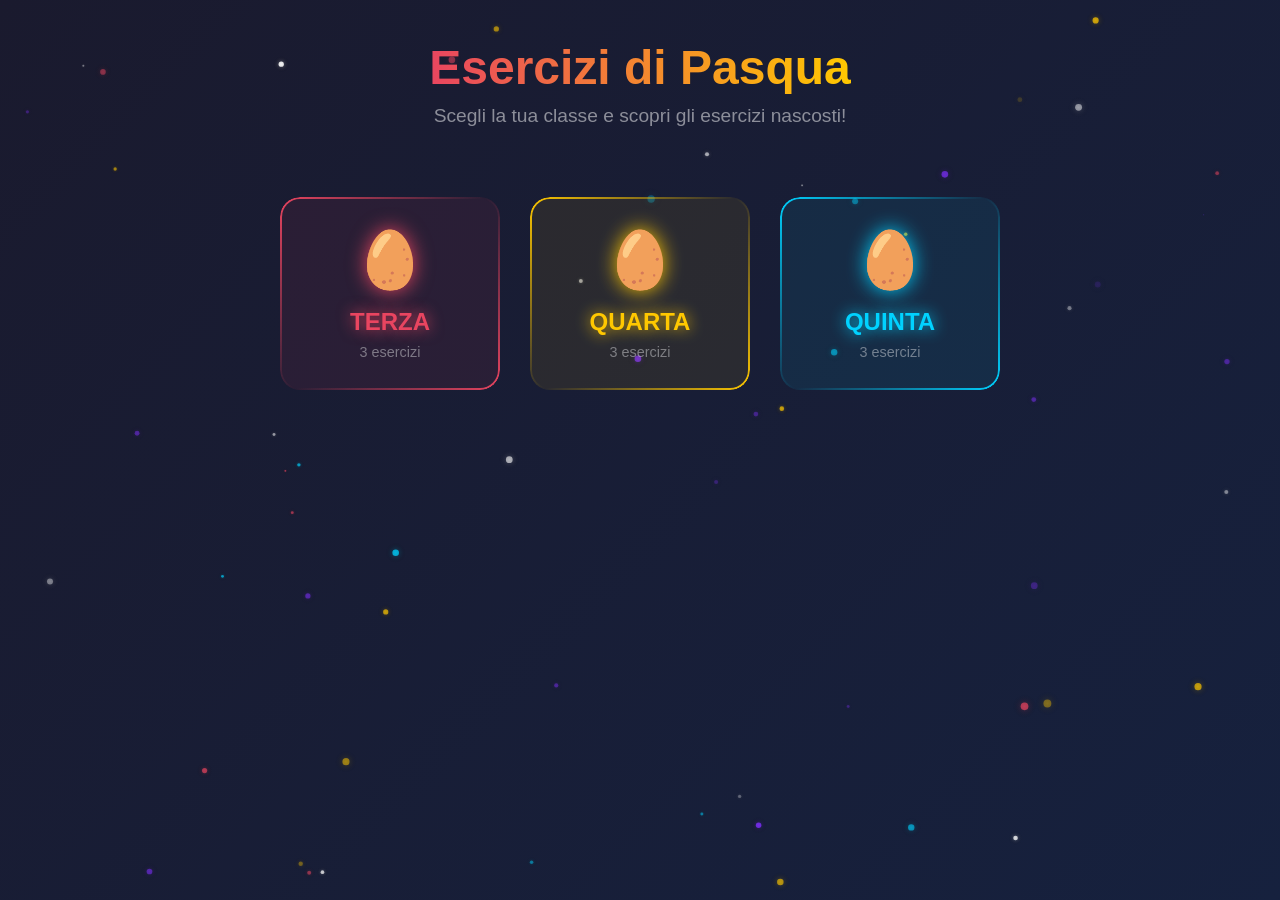
==== classe.html @ c13c3384 "feat: add exercise page with egg hunt, crack animation, and sparkle effects" ====
<!DOCTYPE html>
<html lang="it">
<head>
  <meta charset="UTF-8">
  <meta name="viewport" content="width=device-width, initial-scale=1.0">
  <title>Esercizi di Pasqua</title>
  <link rel="stylesheet" href="css/style.css">
</head>
<body>
  <canvas id="particles-canvas"></canvas>

  <a href="index.html" class="back-button">← Torna indietro</a>

  <div class="page-wrapper">
    <h1 class="class-title" id="class-title"></h1>
    <p class="class-subtitle" id="class-subtitle"></p>

    <div class="egg-hunt-area" id="egg-hunt-area"></div>
  </div>

  <!-- Overlay for exercise card -->
  <div class="overlay" id="overlay"></div>

  <!-- Exercise card template -->
  <div class="exercise-card" id="exercise-card">
    <div class="card-header">
      <div class="card-egg-icon"></div>
      <div class="card-title"></div>
      <button class="card-close">✕</button>
    </div>
    <div class="card-traccia"></div>
    <div class="card-output">
      <div class="card-output-label">Output Atteso</div>
      <div class="card-output-content"></div>
    </div>
  </div>

  <script src="js/particles.js"></script>
  <script src="js/sound.js"></script>
  <script src="js/exercises.js"></script>
</body>
</html>
---- css/style.css ----
/* ============================================
   RESET & BASE
   ============================================ */
*,
*::before,
*::after {
  margin: 0;
  padding: 0;
  box-sizing: border-box;
}

body {
  font-family: 'Segoe UI', Tahoma, Geneva, Verdana, sans-serif;
  background: linear-gradient(135deg, #1a1a2e, #16213e);
  color: #e0e0e0;
  min-height: 100vh;
  overflow-x: hidden;
  position: relative;
}

a {
  text-decoration: none;
  color: inherit;
}

/* ============================================
   PARTICLE CANVAS (background layer)
   ============================================ */
#particles-canvas {
  position: fixed;
  top: 0;
  left: 0;
  width: 100%;
  height: 100%;
  z-index: 0;
  pointer-events: none;
}

/* ============================================
   SHARED LAYOUT
   ============================================ */
.page-wrapper {
  position: relative;
  z-index: 1;
  min-height: 100vh;
  display: flex;
  flex-direction: column;
  align-items: center;
  padding: 40px 20px;
}

/* ============================================
   TITLE
   ============================================ */
.main-title {
  font-size: 3rem;
  font-weight: 900;
  text-align: center;
  margin-bottom: 10px;
  background: linear-gradient(90deg, #e94560, #ffc800, #00d2ff, #7b2ff7);
  background-size: 300% 300%;
  -webkit-background-clip: text;
  -webkit-text-fill-color: transparent;
  background-clip: text;
  animation: gradientShift 4s ease infinite;
}

.subtitle {
  font-size: 1.2rem;
  color: rgba(255, 255, 255, 0.5);
  text-align: center;
  margin-bottom: 50px;
}

@keyframes gradientShift {
  0%, 100% { background-position: 0% 50%; }
  50% { background-position: 100% 50%; }
}

/* ============================================
   CLASS SELECTION CARDS (Homepage)
   ============================================ */
.class-cards {
  display: flex;
  gap: 30px;
  justify-content: center;
  flex-wrap: wrap;
  margin-top: 20px;
}

.class-card {
  width: 220px;
  padding: 30px 20px;
  border-radius: 20px;
  text-align: center;
  cursor: pointer;
  transition: transform 0.3s ease, box-shadow 0.3s ease;
  animation: float 3s ease-in-out infinite;
  position: relative;
  overflow: hidden;
}

.class-card::before {
  content: '';
  position: absolute;
  inset: 0;
  border-radius: 20px;
  padding: 2px;
  background: linear-gradient(135deg, var(--card-color), transparent, var(--card-color));
  -webkit-mask: linear-gradient(#fff 0 0) content-box, linear-gradient(#fff 0 0);
  -webkit-mask-composite: xor;
  mask-composite: exclude;
}

.class-card:nth-child(1) {
  --card-color: #e94560;
  background: rgba(233, 69, 96, 0.08);
  animation-delay: 0s;
}

.class-card:nth-child(2) {
  --card-color: #ffc800;
  background: rgba(255, 200, 0, 0.08);
  animation-delay: 0.5s;
}

.class-card:nth-child(3) {
  --card-color: #00d2ff;
  background: rgba(0, 210, 255, 0.08);
  animation-delay: 1s;
}

.class-card:hover {
  transform: translateY(-10px) scale(1.05);
  box-shadow: 0 10px 40px rgba(var(--card-color-rgb, 233, 69, 96), 0.3);
}

.class-card .egg-icon {
  font-size: 3.5rem;
  margin-bottom: 15px;
  display: block;
  filter: drop-shadow(0 0 10px var(--card-color));
}

.class-card .class-name {
  font-size: 1.5rem;
  font-weight: 800;
  color: var(--card-color);
  text-shadow: 0 0 15px var(--card-color);
  margin-bottom: 8px;
}

.class-card .exercise-count {
  font-size: 0.9rem;
  color: rgba(255, 255, 255, 0.4);
}

@keyframes float {
  0%, 100% { transform: translateY(0px); }
  50% { transform: translateY(-12px); }
}

/* ============================================
   BACK BUTTON (Exercise page)
   ============================================ */
.back-button {
  position: fixed;
  top: 20px;
  left: 20px;
  z-index: 100;
  background: rgba(255, 255, 255, 0.05);
  border: 1px solid rgba(255, 255, 255, 0.15);
  border-radius: 12px;
  padding: 10px 20px;
  color: rgba(255, 255, 255, 0.7);
  cursor: pointer;
  font-size: 0.95rem;
  transition: all 0.3s ease;
  display: flex;
  align-items: center;
  gap: 8px;
}

.back-button:hover {
  background: rgba(255, 255, 255, 0.1);
  color: #fff;
  border-color: rgba(255, 255, 255, 0.3);
}

/* ============================================
   EXERCISE PAGE TITLE
   ============================================ */
.class-title {
  font-size: 2.5rem;
  font-weight: 900;
  text-align: center;
  margin-bottom: 8px;
  text-shadow: 0 0 20px var(--class-color);
  color: var(--class-color);
}

.class-subtitle {
  font-size: 1rem;
  color: rgba(255, 255, 255, 0.4);
  text-align: center;
  margin-bottom: 30px;
}

/* ============================================
   EGG HUNT AREA
   ============================================ */
.egg-hunt-area {
  position: relative;
  width: 100%;
  max-width: 900px;
  min-height: 500px;
  margin: 0 auto;
}

/* Decorative bunnies */
.bunny-decoration {
  position: absolute;
  font-size: 2.5rem;
  opacity: 0.3;
  filter: drop-shadow(0 0 8px var(--class-color));
  animation: bunnyBounce 2s ease-in-out infinite;
  pointer-events: none;
}

@keyframes bunnyBounce {
  0%, 100% { transform: translateY(0) rotate(0deg); }
  25% { transform: translateY(-8px) rotate(-3deg); }
  75% { transform: translateY(-4px) rotate(3deg); }
}

/* Grass decoration */
.grass-decoration {
  position: absolute;
  bottom: 0;
  left: 0;
  width: 100%;
  height: 60px;
  background: linear-gradient(to top, rgba(86, 171, 47, 0.15), transparent);
  pointer-events: none;
  border-radius: 0 0 20px 20px;
}

/* ============================================
   EGGS
   ============================================ */
.egg-container {
  position: absolute;
  text-align: center;
  cursor: pointer;
  transition: transform 0.3s ease;
  z-index: 10;
}

.egg-container:hover {
  transform: scale(1.15);
  z-index: 20;
}

.egg {
  width: 70px;
  height: 95px;
  border-radius: 50% 50% 50% 50% / 60% 60% 40% 40%;
  display: flex;
  align-items: center;
  justify-content: center;
  font-weight: 900;
  font-size: 1.3rem;
  color: white;
  position: relative;
  transition: all 0.4s ease;
  animation: eggPulse 3s ease-in-out infinite;
}

.egg .egg-pattern {
  position: absolute;
  inset: 0;
  border-radius: inherit;
  overflow: hidden;
}

.egg .egg-pattern::before {
  content: '';
  position: absolute;
  top: 30%;
  left: -10%;
  width: 120%;
  height: 3px;
  background: rgba(255, 255, 255, 0.25);
  transform: rotate(-5deg);
}

.egg .egg-pattern::after {
  content: '';
  position: absolute;
  top: 55%;
  left: -10%;
  width: 120%;
  height: 3px;
  background: rgba(255, 255, 255, 0.2);
  transform: rotate(3deg);
}

.egg .egg-number {
  position: relative;
  z-index: 2;
  text-shadow: 0 1px 3px rgba(0, 0, 0, 0.3);
}

.egg-title {
  margin-top: 8px;
  font-size: 0.8rem;
  color: rgba(255, 255, 255, 0.5);
  max-width: 100px;
  white-space: nowrap;
  overflow: hidden;
  text-overflow: ellipsis;
}

@keyframes eggPulse {
  0%, 100% { box-shadow: 0 0 15px var(--egg-glow); }
  50% { box-shadow: 0 0 30px var(--egg-glow), 0 0 60px var(--egg-glow-soft); }
}

/* ============================================
   EGG CRACK ANIMATION
   ============================================ */
.egg-container.cracking .egg {
  animation: crackShake 0.5s ease-in-out;
}

@keyframes crackShake {
  0%, 100% { transform: rotate(0deg); }
  15% { transform: rotate(-4deg); }
  30% { transform: rotate(4deg); }
  45% { transform: rotate(-3deg); }
  60% { transform: rotate(3deg); }
  75% { transform: rotate(-1deg); }
}

.egg .crack-line {
  position: absolute;
  z-index: 3;
  opacity: 0;
}

.egg-container.cracking .crack-line {
  opacity: 1;
}

.crack-line-1 {
  top: 25%;
  left: 35%;
  width: 30%;
  height: 40%;
  border-left: 2px solid rgba(255, 255, 255, 0.8);
  border-bottom: 2px solid rgba(255, 255, 255, 0.8);
  transform: rotate(15deg) skewX(-10deg);
  animation: crackAppear 0.3s ease-out forwards;
  animation-delay: 0.2s;
}

.crack-line-2 {
  top: 35%;
  right: 30%;
  width: 25%;
  height: 30%;
  border-right: 2px solid rgba(255, 255, 255, 0.6);
  border-top: 2px solid rgba(255, 255, 255, 0.6);
  transform: rotate(-20deg) skewY(5deg);
  animation: crackAppear 0.3s ease-out forwards;
  animation-delay: 0.35s;
}

@keyframes crackAppear {
  from { opacity: 0; transform: scale(0.5) rotate(15deg); }
  to { opacity: 1; transform: scale(1) rotate(15deg); }
}

/* ============================================
   EXERCISE CARD (revealed after crack)
   ============================================ */
.exercise-card {
  position: fixed;
  top: 50%;
  left: 50%;
  transform: translate(-50%, -50%) scale(0);
  width: min(500px, 90vw);
  background: rgba(20, 20, 40, 0.95);
  border: 1px solid var(--egg-color);
  border-radius: 20px;
  padding: 28px;
  box-shadow: 0 0 40px var(--egg-glow);
  z-index: 1000;
  opacity: 0;
  transition: all 0.5s cubic-bezier(0.34, 1.56, 0.64, 1);
  backdrop-filter: blur(10px);
}

.exercise-card.visible {
  transform: translate(-50%, -50%) scale(1);
  opacity: 1;
}

.exercise-card .card-header {
  display: flex;
  align-items: center;
  gap: 12px;
  margin-bottom: 18px;
}

.exercise-card .card-egg-icon {
  width: 36px;
  height: 48px;
  border-radius: 50% 50% 50% 50% / 60% 60% 40% 40%;
  display: flex;
  align-items: center;
  justify-content: center;
  font-weight: bold;
  font-size: 0.9rem;
  color: white;
  flex-shrink: 0;
}

.exercise-card .card-title {
  font-size: 1.3rem;
  font-weight: 800;
  color: var(--egg-color);
}

.exercise-card .card-close {
  margin-left: auto;
  width: 32px;
  height: 32px;
  border-radius: 50%;
  background: rgba(255, 255, 255, 0.05);
  border: 1px solid rgba(255, 255, 255, 0.1);
  color: rgba(255, 255, 255, 0.5);
  cursor: pointer;
  display: flex;
  align-items: center;
  justify-content: center;
  font-size: 1rem;
  transition: all 0.2s ease;
  flex-shrink: 0;
}

.exercise-card .card-close:hover {
  background: rgba(255, 255, 255, 0.1);
  color: #fff;
}

.exercise-card .card-traccia {
  color: rgba(255, 255, 255, 0.75);
  font-size: 1rem;
  line-height: 1.7;
  margin-bottom: 20px;
  white-space: pre-wrap;
}

.exercise-card .card-output {
  background: rgba(0, 0, 0, 0.4);
  border-radius: 12px;
  padding: 16px;
  border: 1px solid rgba(255, 255, 255, 0.08);
}

.exercise-card .card-output-label {
  font-size: 0.7rem;
  text-transform: uppercase;
  letter-spacing: 1.5px;
  color: rgba(255, 255, 255, 0.35);
  margin-bottom: 8px;
}

.exercise-card .card-output-content {
  font-family: 'Courier New', Courier, monospace;
  font-size: 0.95rem;
  color: #00d2ff;
  line-height: 1.5;
  white-space: pre-wrap;
}

/* Overlay behind exercise card */
.overlay {
  position: fixed;
  inset: 0;
  background: rgba(0, 0, 0, 0.6);
  backdrop-filter: blur(4px);
  z-index: 999;
  opacity: 0;
  pointer-events: none;
  transition: opacity 0.3s ease;
}

.overlay.visible {
  opacity: 1;
  pointer-events: auto;
}

/* ============================================
   SPARKLE EFFECT (on click)
   ============================================ */
.sparkle {
  position: absolute;
  width: 6px;
  height: 6px;
  border-radius: 50%;
  pointer-events: none;
  z-index: 50;
  animation: sparkleBurst 0.6s ease-out forwards;
}

@keyframes sparkleBurst {
  0% {
    opacity: 1;
    transform: translate(0, 0) scale(1);
  }
  100% {
    opacity: 0;
    transform: translate(var(--dx), var(--dy)) scale(0);
  }
}

/* ============================================
   RESPONSIVE
   ============================================ */
@media (max-width: 768px) {
  .main-title {
    font-size: 2rem;
  }

  .class-cards {
    flex-direction: column;
    align-items: center;
  }

  .class-card {
    width: 80%;
    max-width: 280px;
  }

  .egg-hunt-area {
    min-height: auto;
    display: flex;
    flex-wrap: wrap;
    justify-content: center;
    gap: 20px;
    padding: 20px;
  }

  .egg-container {
    position: relative !important;
    top: auto !important;
    left: auto !important;
  }

  .class-title {
    font-size: 1.8rem;
  }

  .exercise-card {
    width: 95vw;
    padding: 20px;
  }

  .back-button {
    top: 10px;
    left: 10px;
    padding: 8px 14px;
    font-size: 0.85rem;
  }
}
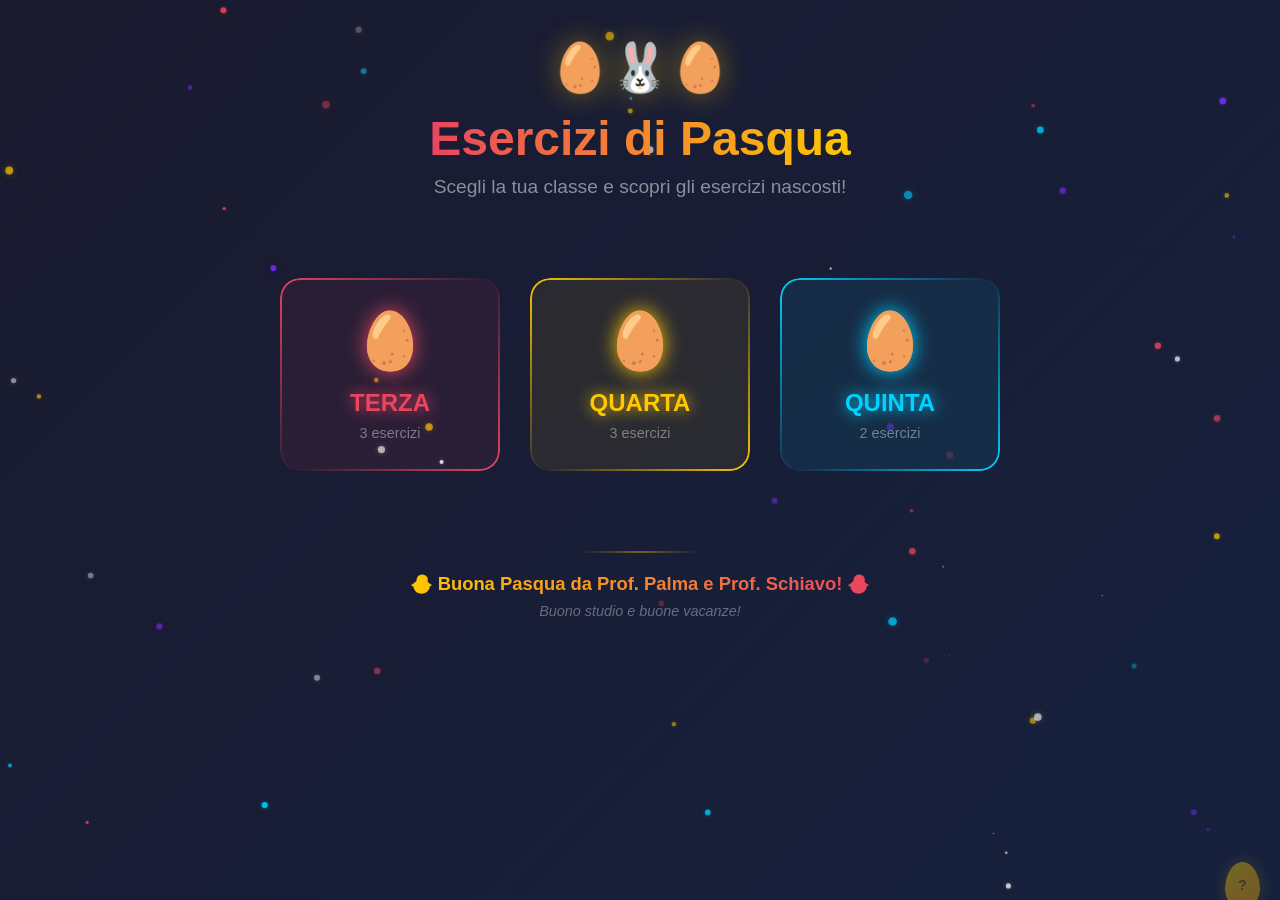
==== commit a4f25822: "feat: add real exercises, HTML rendering, Easter eggs, and UI improvements - Update exercises.json w" ====
--- a/classe.html
+++ b/classe.html
@@ -4,7 +4,7 @@
   <meta charset="UTF-8">
   <meta name="viewport" content="width=device-width, initial-scale=1.0">
   <title>Esercizi di Pasqua</title>
-  <link rel="stylesheet" href="css/style.css">
+  <link rel="stylesheet" href="css/style.css?v=4">
 </head>
 <body>
   <canvas id="particles-canvas"></canvas>
@@ -16,6 +16,16 @@
     <p class="class-subtitle" id="class-subtitle"></p>
 
     <div class="egg-hunt-area" id="egg-hunt-area"></div>
+
+    <div class="secret-egg" id="secret-egg-terminal" title="&#129323;" style="left: 20px; right: auto;">
+      <div class="secret-egg-shape">></div>
+    </div>
+
+    <footer class="easter-footer">
+      <div class="footer-divider"></div>
+      <p class="footer-greeting">🐣 Buona Pasqua da Prof. Palma e Prof. Schiavo! 🐣</p>
+      <p class="footer-sub">Buono studio e buone vacanze!</p>
+    </footer>
   </div>
 
   <!-- Overlay for exercise card -->
@@ -35,8 +45,53 @@
     </div>
   </div>
 
-  <script src="js/particles.js"></script>
-  <script src="js/sound.js"></script>
-  <script src="js/exercises.js"></script>
+  <!-- Terminal Easter Egg -->
+  <div class="overlay" id="terminal-overlay"></div>
+  <div class="terminal-modal" id="terminal-modal">
+    <div class="terminal-bar">
+      <span class="dot dot-red"></span>
+      <span class="dot dot-yellow"></span>
+      <span class="dot dot-green"></span>
+      <span class="terminal-title">easter-terminal — bash</span>
+      <button class="terminal-close-btn" id="terminal-close">&#10005;</button>
+    </div>
+    <div class="terminal-output" id="terminal-output"></div>
+    <div class="terminal-input-line">
+      <span class="prompt-label">studente@pasqua:~$</span>
+      <input type="text" id="terminal-input" autocomplete="off" spellcheck="false" placeholder="scrivi un comando...">
+    </div>
+  </div>
+
+  <script>
+    function copyCode(btn) {
+      const pre = btn.parentElement.querySelector('pre code');
+      const text = pre.textContent;
+      navigator.clipboard.writeText(text).then(() => {
+        btn.textContent = '✅ Copiato!';
+        setTimeout(() => { btn.textContent = '📋 Copia'; }, 2000);
+      });
+    }
+  </script>
+  <script src="js/particles.js?v=4"></script>
+  <script src="js/sound.js?v=4"></script>
+  <script src="js/exercises.js?v=4"></script>
+  <script src="js/terminal.js?v=4"></script>
+  <script>
+    document.getElementById('secret-egg-terminal').addEventListener('click', () => {
+      document.getElementById('terminal-overlay').classList.add('visible');
+      document.getElementById('terminal-modal').classList.add('visible');
+      if (window.focusTerminal) window.focusTerminal();
+    });
+
+    document.getElementById('terminal-close').addEventListener('click', () => {
+      document.getElementById('terminal-overlay').classList.remove('visible');
+      document.getElementById('terminal-modal').classList.remove('visible');
+    });
+
+    document.getElementById('terminal-overlay').addEventListener('click', () => {
+      document.getElementById('terminal-overlay').classList.remove('visible');
+      document.getElementById('terminal-modal').classList.remove('visible');
+    });
+  </script>
 </body>
 </html>
--- a/css/style.css
+++ b/css/style.css
@@ -389,7 +389,9 @@
   top: 50%;
   left: 50%;
   transform: translate(-50%, -50%) scale(0);
-  width: min(500px, 90vw);
+  width: min(700px, 92vw);
+  max-height: 85vh;
+  overflow-y: auto;
   background: rgba(20, 20, 40, 0.95);
   border: 1px solid var(--egg-color);
   border-radius: 20px;
@@ -406,6 +408,24 @@
   opacity: 1;
 }
 
+/* Scrollbar styling */
+.exercise-card::-webkit-scrollbar {
+  width: 6px;
+}
+
+.exercise-card::-webkit-scrollbar-track {
+  background: transparent;
+}
+
+.exercise-card::-webkit-scrollbar-thumb {
+  background: rgba(255, 255, 255, 0.15);
+  border-radius: 3px;
+}
+
+.exercise-card::-webkit-scrollbar-thumb:hover {
+  background: rgba(255, 255, 255, 0.25);
+}
+
 .exercise-card .card-header {
   display: flex;
   align-items: center;
@@ -456,10 +476,60 @@
 
 .exercise-card .card-traccia {
   color: rgba(255, 255, 255, 0.75);
-  font-size: 1rem;
+  font-size: 0.95rem;
   line-height: 1.7;
   margin-bottom: 20px;
-  white-space: pre-wrap;
+}
+
+.exercise-card .card-traccia p {
+  margin-bottom: 12px;
+}
+
+.exercise-card .card-traccia h4 {
+  color: var(--egg-color, #00d2ff);
+  font-size: 1rem;
+  margin: 18px 0 8px;
+}
+
+.exercise-card .card-traccia ul,
+.exercise-card .card-traccia ol {
+  padding-left: 20px;
+  margin-bottom: 12px;
+}
+
+.exercise-card .card-traccia li {
+  margin-bottom: 6px;
+}
+
+.exercise-card .card-traccia code {
+  background: rgba(0, 210, 255, 0.1);
+  color: #00d2ff;
+  padding: 2px 6px;
+  border-radius: 4px;
+  font-family: 'Courier New', Courier, monospace;
+  font-size: 0.9em;
+}
+
+.exercise-card .card-traccia .note {
+  background: rgba(255, 200, 0, 0.08);
+  border-left: 3px solid rgba(255, 200, 0, 0.4);
+  padding: 8px 12px;
+  border-radius: 0 8px 8px 0;
+  margin-top: 4px;
+  font-size: 0.9em;
+  color: rgba(255, 255, 255, 0.6);
+}
+
+.exercise-card .card-traccia pre {
+  background: rgba(0, 0, 0, 0.4);
+  border-radius: 8px;
+  padding: 12px;
+  overflow-x: auto;
+  font-family: 'Courier New', Courier, monospace;
+  font-size: 0.85em;
+  color: #00d2ff;
+  line-height: 1.5;
+  border: 1px solid rgba(255, 255, 255, 0.08);
 }
 
 .exercise-card .card-output {
@@ -478,11 +548,100 @@
 }
 
 .exercise-card .card-output-content {
-  font-family: 'Courier New', Courier, monospace;
   font-size: 0.95rem;
   color: #00d2ff;
   line-height: 1.5;
-  white-space: pre-wrap;
+}
+
+.exercise-card .card-output-content strong {
+  color: #ffc800;
+}
+
+/* ============================================
+   ATTACHED FILES (collapsible code blocks)
+   ============================================ */
+.attached-file {
+  margin: 12px 0;
+  border: 1px solid rgba(255, 255, 255, 0.12);
+  border-radius: 10px;
+  overflow: hidden;
+  background: rgba(0, 0, 0, 0.25);
+}
+
+.attached-file-header {
+  display: flex;
+  align-items: center;
+  gap: 8px;
+  padding: 10px 14px;
+  cursor: pointer;
+  user-select: none;
+  transition: background 0.2s ease;
+}
+
+.attached-file-header:hover {
+  background: rgba(255, 255, 255, 0.05);
+}
+
+.attached-file-icon {
+  font-size: 1.1rem;
+}
+
+.attached-file-name {
+  font-family: 'Courier New', Courier, monospace;
+  font-size: 0.9rem;
+  color: #ffc800;
+  flex: 1;
+}
+
+.attached-file-toggle {
+  font-size: 0.7rem;
+  color: rgba(255, 255, 255, 0.4);
+  transition: transform 0.2s ease;
+}
+
+.attached-file.open .attached-file-toggle {
+  transform: rotate(90deg);
+}
+
+.attached-file-content {
+  max-height: 0;
+  overflow: hidden;
+  transition: max-height 0.3s ease;
+}
+
+.attached-file.open .attached-file-content {
+  max-height: 2000px;
+}
+
+.attached-file-content pre {
+  margin: 0;
+  padding: 14px;
+  background: rgba(0, 0, 0, 0.4);
+  font-family: 'Courier New', Courier, monospace;
+  font-size: 0.8rem;
+  color: #00d2ff;
+  line-height: 1.5;
+  overflow-x: auto;
+  white-space: pre;
+  border-top: 1px solid rgba(255, 255, 255, 0.06);
+}
+
+.copy-btn {
+  display: block;
+  width: 100%;
+  padding: 8px;
+  background: rgba(255, 200, 0, 0.08);
+  border: none;
+  border-top: 1px solid rgba(255, 255, 255, 0.06);
+  color: rgba(255, 255, 255, 0.5);
+  font-size: 0.8rem;
+  cursor: pointer;
+  transition: all 0.2s ease;
+}
+
+.copy-btn:hover {
+  background: rgba(255, 200, 0, 0.15);
+  color: #ffc800;
 }
 
 /* Overlay behind exercise card */
@@ -527,6 +686,312 @@
 }
 
 /* ============================================
+   EASTER HERO (Homepage top section)
+   ============================================ */
+.easter-hero {
+  text-align: center;
+  margin-bottom: 10px;
+}
+
+.hero-eggs {
+  font-size: 3rem;
+  margin-bottom: 15px;
+  animation: heroFloat 3s ease-in-out infinite;
+  filter: drop-shadow(0 0 15px rgba(255, 200, 0, 0.4));
+}
+
+@keyframes heroFloat {
+  0%, 100% { transform: translateY(0) scale(1); }
+  50% { transform: translateY(-10px) scale(1.05); }
+}
+
+/* ============================================
+   EASTER FOOTER (greeting)
+   ============================================ */
+.easter-footer {
+  margin-top: 60px;
+  text-align: center;
+  padding: 20px;
+}
+
+.footer-divider {
+  width: 120px;
+  height: 2px;
+  margin: 0 auto 20px;
+  background: linear-gradient(90deg, transparent, rgba(255, 200, 0, 0.4), transparent);
+}
+
+.footer-greeting {
+  font-size: 1.15rem;
+  font-weight: 700;
+  background: linear-gradient(90deg, #ffc800, #e94560, #00d2ff);
+  background-size: 200% 200%;
+  -webkit-background-clip: text;
+  -webkit-text-fill-color: transparent;
+  background-clip: text;
+  animation: gradientShift 4s ease infinite;
+  margin-bottom: 8px;
+}
+
+.footer-sub {
+  font-size: 0.9rem;
+  color: rgba(255, 255, 255, 0.35);
+  font-style: italic;
+}
+
+/* ============================================
+   SECRET EASTER EGG (hidden on pages)
+   ============================================ */
+.secret-egg {
+  position: fixed;
+  bottom: -8px;
+  right: 20px;
+  z-index: 50;
+  cursor: pointer;
+  transition: transform 0.3s ease;
+  opacity: 0.4;
+  animation: secretPeek 4s ease-in-out infinite;
+}
+
+.secret-egg:hover {
+  opacity: 1;
+  transform: translateY(-8px) scale(1.1);
+}
+
+.secret-egg-shape {
+  width: 35px;
+  height: 46px;
+  border-radius: 50% 50% 50% 50% / 60% 60% 40% 40%;
+  background: linear-gradient(135deg, #ffd700, #ffaa00);
+  box-shadow: 0 0 15px rgba(255, 215, 0, 0.4);
+  display: flex;
+  align-items: center;
+  justify-content: center;
+  font-weight: bold;
+  font-size: 0.9rem;
+  color: rgba(0, 0, 0, 0.5);
+}
+
+@keyframes secretPeek {
+  0%, 100% { transform: translateY(0); }
+  50% { transform: translateY(-5px); }
+}
+
+/* Snake game modal */
+.snake-modal {
+  position: fixed;
+  top: 50%;
+  left: 50%;
+  transform: translate(-50%, -50%) scale(0);
+  background: rgba(20, 20, 40, 0.98);
+  border: 2px solid #ffd700;
+  border-radius: 20px;
+  padding: 24px;
+  z-index: 1001;
+  opacity: 0;
+  transition: all 0.4s cubic-bezier(0.34, 1.56, 0.64, 1);
+  text-align: center;
+  box-shadow: 0 0 50px rgba(255, 215, 0, 0.3);
+}
+
+.snake-modal.visible {
+  transform: translate(-50%, -50%) scale(1);
+  opacity: 1;
+}
+
+.snake-modal .modal-close {
+  position: absolute;
+  top: 12px;
+  right: 12px;
+  width: 32px;
+  height: 32px;
+  border-radius: 50%;
+  background: rgba(255, 255, 255, 0.05);
+  border: 1px solid rgba(255, 255, 255, 0.1);
+  color: rgba(255, 255, 255, 0.5);
+  cursor: pointer;
+  display: flex;
+  align-items: center;
+  justify-content: center;
+  font-size: 1rem;
+  transition: all 0.2s ease;
+}
+
+.snake-modal .modal-close:hover {
+  background: rgba(255, 255, 255, 0.1);
+  color: #fff;
+}
+
+.snake-modal h3 {
+  color: #ffd700;
+  font-size: 1.3rem;
+  margin-bottom: 4px;
+}
+
+.snake-modal .snake-subtitle {
+  color: rgba(255, 255, 255, 0.4);
+  font-size: 0.85rem;
+  margin-bottom: 14px;
+}
+
+.snake-modal canvas {
+  border: 1px solid rgba(255, 215, 0, 0.3);
+  border-radius: 8px;
+  display: block;
+  margin: 0 auto;
+}
+
+.snake-score {
+  color: #ffd700;
+  font-size: 1.1rem;
+  font-weight: bold;
+  margin-top: 10px;
+}
+
+.snake-restart {
+  margin-top: 10px;
+  padding: 8px 20px;
+  background: rgba(255, 215, 0, 0.15);
+  border: 1px solid rgba(255, 215, 0, 0.3);
+  border-radius: 10px;
+  color: #ffd700;
+  cursor: pointer;
+  font-size: 0.9rem;
+  transition: all 0.2s ease;
+}
+
+.snake-restart:hover {
+  background: rgba(255, 215, 0, 0.25);
+}
+
+/* ============================================
+   FAKE TERMINAL (Easter egg)
+   ============================================ */
+.terminal-modal {
+  position: fixed;
+  top: 50%;
+  left: 50%;
+  transform: translate(-50%, -50%) scale(0);
+  width: min(600px, 92vw);
+  height: min(420px, 70vh);
+  background: #0a0a0a;
+  border: 2px solid #00d264;
+  border-radius: 12px;
+  z-index: 1001;
+  opacity: 0;
+  transition: all 0.4s cubic-bezier(0.34, 1.56, 0.64, 1);
+  display: flex;
+  flex-direction: column;
+  overflow: hidden;
+  box-shadow: 0 0 50px rgba(0, 210, 100, 0.3);
+}
+
+.terminal-modal.visible {
+  transform: translate(-50%, -50%) scale(1);
+  opacity: 1;
+}
+
+.terminal-bar {
+  display: flex;
+  align-items: center;
+  padding: 8px 12px;
+  background: #1a1a1a;
+  border-bottom: 1px solid rgba(0, 210, 100, 0.2);
+  gap: 8px;
+}
+
+.terminal-bar .dot {
+  width: 12px;
+  height: 12px;
+  border-radius: 50%;
+}
+
+.terminal-bar .dot-red { background: #e94560; }
+.terminal-bar .dot-yellow { background: #ffc800; }
+.terminal-bar .dot-green { background: #00d264; }
+
+.terminal-bar .terminal-title {
+  flex: 1;
+  text-align: center;
+  color: rgba(255, 255, 255, 0.4);
+  font-size: 0.8rem;
+  font-family: 'Courier New', monospace;
+}
+
+.terminal-bar .terminal-close-btn {
+  background: none;
+  border: none;
+  color: rgba(255, 255, 255, 0.4);
+  cursor: pointer;
+  font-size: 1.1rem;
+  padding: 0 4px;
+  transition: color 0.2s;
+}
+
+.terminal-bar .terminal-close-btn:hover {
+  color: #e94560;
+}
+
+.terminal-output {
+  flex: 1;
+  padding: 12px;
+  overflow-y: auto;
+  font-family: 'Courier New', Courier, monospace;
+  font-size: 0.85rem;
+  line-height: 1.6;
+  color: #00d264;
+}
+
+.terminal-output::-webkit-scrollbar {
+  width: 4px;
+}
+
+.terminal-output::-webkit-scrollbar-thumb {
+  background: rgba(0, 210, 100, 0.2);
+  border-radius: 2px;
+}
+
+.term-cmd {
+  color: #00d264;
+}
+
+.term-prompt {
+  color: #ffc800;
+}
+
+.term-response {
+  color: rgba(0, 210, 100, 0.7);
+  padding-left: 4px;
+}
+
+.terminal-input-line {
+  display: flex;
+  align-items: center;
+  padding: 8px 12px;
+  border-top: 1px solid rgba(0, 210, 100, 0.1);
+  background: #0d0d0d;
+  gap: 8px;
+}
+
+.terminal-input-line .prompt-label {
+  color: #ffc800;
+  font-family: 'Courier New', monospace;
+  font-size: 0.85rem;
+  white-space: nowrap;
+}
+
+.terminal-input-line input {
+  flex: 1;
+  background: transparent;
+  border: none;
+  outline: none;
+  color: #00d264;
+  font-family: 'Courier New', monospace;
+  font-size: 0.85rem;
+  caret-color: #00d264;
+}
+
+/* ============================================
    RESPONSIVE
    ============================================ */
 @media (max-width: 768px) {
@@ -565,7 +1030,8 @@
 
   .exercise-card {
     width: 95vw;
-    padding: 20px;
+    max-height: 90vh;
+    padding: 18px;
   }
 
   .back-button {
@@ -574,4 +1040,16 @@
     padding: 8px 14px;
     font-size: 0.85rem;
   }
-}
+
+  .hero-eggs {
+    font-size: 2.2rem;
+  }
+
+  .footer-greeting {
+    font-size: 1rem;
+  }
+
+  .easter-footer {
+    margin-top: 40px;
+  }
+}
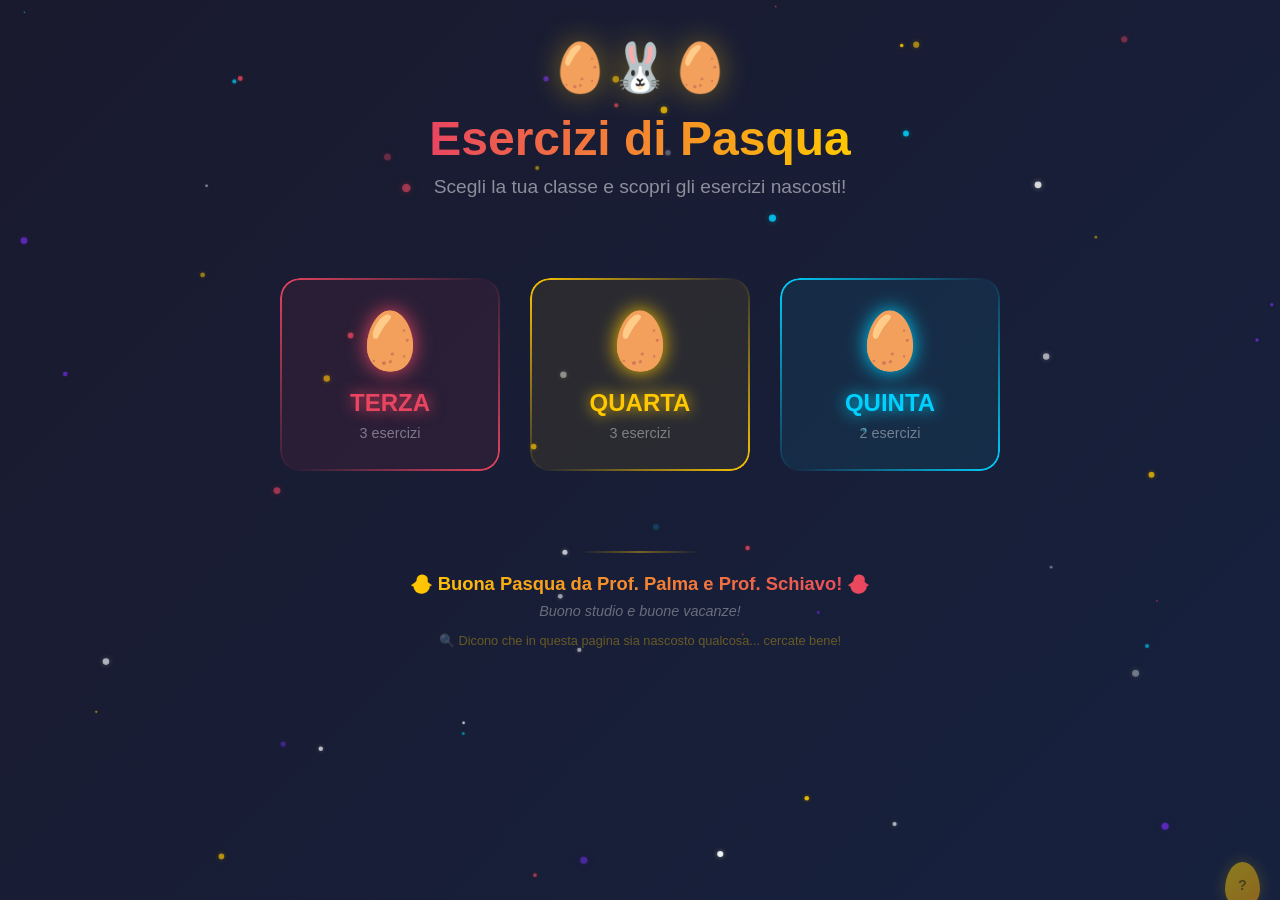
==== commit 674349eb: "feat: add easter egg hints in UI - Add hint text in homepage footer: "cercate bene!" - Add hint text" ====
--- a/classe.html
+++ b/classe.html
@@ -25,6 +25,7 @@
       <div class="footer-divider"></div>
       <p class="footer-greeting">🐣 Buona Pasqua da Prof. Palma e Prof. Schiavo! 🐣</p>
       <p class="footer-sub">Buono studio e buone vacanze!</p>
+      <p class="footer-hint">🔍 Non tutti gli esercizi sono quello che sembrano... esplorate ogni angolo!</p>
     </footer>
   </div>
 
--- a/css/style.css
+++ b/css/style.css
@@ -739,6 +739,18 @@
   font-style: italic;
 }
 
+.footer-hint {
+  font-size: 0.8rem;
+  color: rgba(255, 200, 0, 0.35);
+  margin-top: 14px;
+  animation: hintPulse 3s ease-in-out infinite;
+}
+
+@keyframes hintPulse {
+  0%, 100% { opacity: 0.35; }
+  50% { opacity: 0.65; }
+}
+
 /* ============================================
    SECRET EASTER EGG (hidden on pages)
    ============================================ */
@@ -748,8 +760,8 @@
   right: 20px;
   z-index: 50;
   cursor: pointer;
-  transition: transform 0.3s ease;
-  opacity: 0.4;
+  transition: transform 0.3s ease, opacity 0.3s ease;
+  opacity: 0.5;
   animation: secretPeek 4s ease-in-out infinite;
 }
 
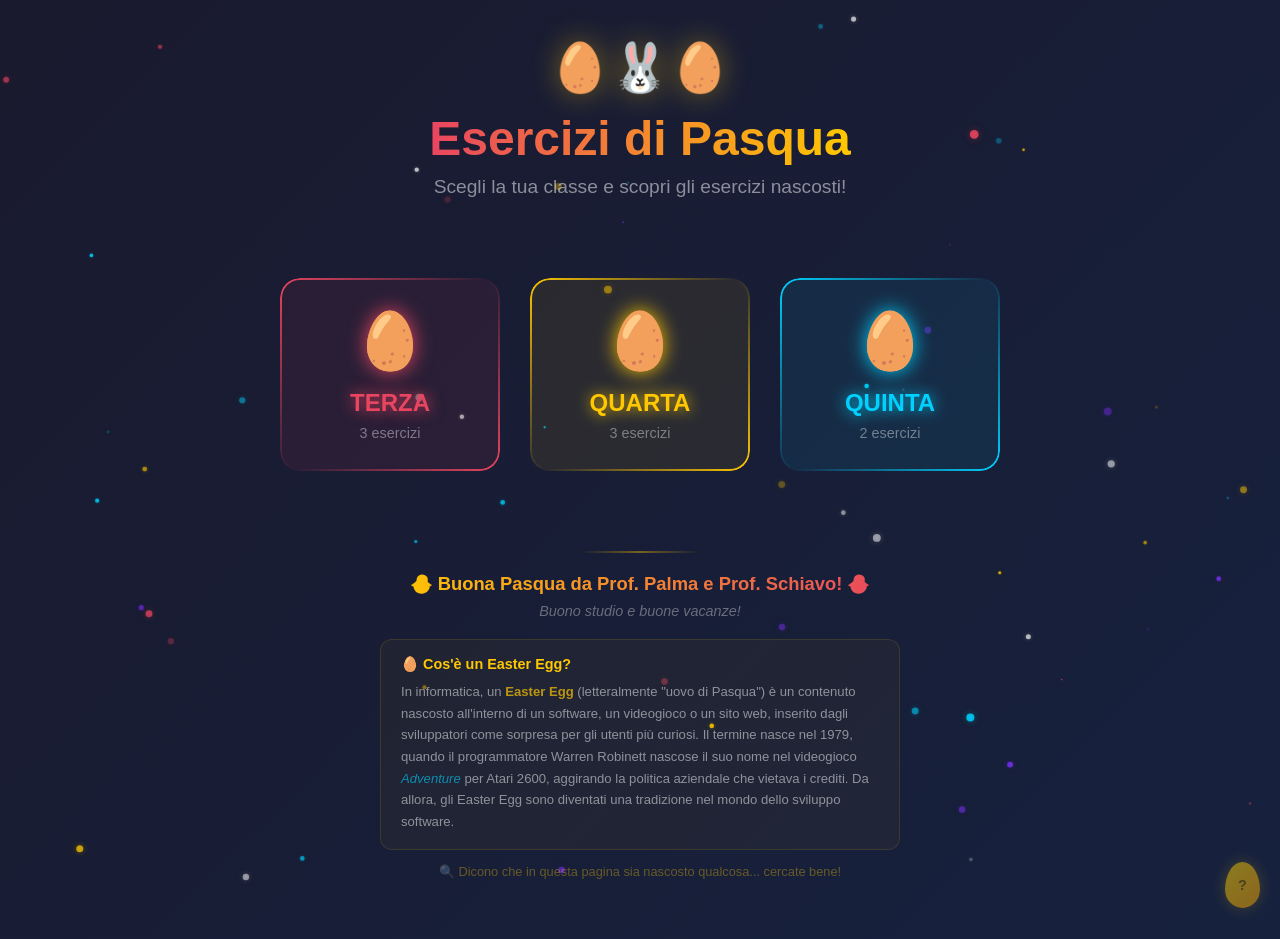
==== commit 6d0a8bb1: "feat: add Easter Egg definition box in footer Explains the origin of Easter Eggs in software (Warren" ====
--- a/classe.html
+++ b/classe.html
@@ -25,6 +25,10 @@
       <div class="footer-divider"></div>
       <p class="footer-greeting">🐣 Buona Pasqua da Prof. Palma e Prof. Schiavo! 🐣</p>
       <p class="footer-sub">Buono studio e buone vacanze!</p>
+      <div class="easter-egg-definition">
+        <p class="definition-title">🥚 Cos'è un Easter Egg?</p>
+        <p class="definition-text">In informatica, un <strong>Easter Egg</strong> (letteralmente "uovo di Pasqua") è un contenuto nascosto all'interno di un software, un videogioco o un sito web, inserito dagli sviluppatori come sorpresa per gli utenti più curiosi. Il termine nasce nel 1979, quando il programmatore Warren Robinett nascose il suo nome nel videogioco <em>Adventure</em> per Atari 2600, aggirando la politica aziendale che vietava i crediti. Da allora, gli Easter Egg sono diventati una tradizione nel mondo dello sviluppo software.</p>
+      </div>
       <p class="footer-hint">🔍 Non tutti gli esercizi sono quello che sembrano... esplorate ogni angolo!</p>
     </footer>
   </div>
--- a/css/style.css
+++ b/css/style.css
@@ -739,6 +739,37 @@
   font-style: italic;
 }
 
+.easter-egg-definition {
+  max-width: 520px;
+  margin: 20px auto 0;
+  padding: 16px 20px;
+  background: rgba(255, 200, 0, 0.04);
+  border: 1px solid rgba(255, 200, 0, 0.12);
+  border-radius: 12px;
+  text-align: left;
+}
+
+.definition-title {
+  font-size: 0.9rem;
+  font-weight: 700;
+  color: #ffc800;
+  margin-bottom: 8px;
+}
+
+.definition-text {
+  font-size: 0.82rem;
+  color: rgba(255, 255, 255, 0.5);
+  line-height: 1.65;
+}
+
+.definition-text strong {
+  color: rgba(255, 200, 0, 0.7);
+}
+
+.definition-text em {
+  color: rgba(0, 210, 255, 0.6);
+}
+
 .footer-hint {
   font-size: 0.8rem;
   color: rgba(255, 200, 0, 0.35);
